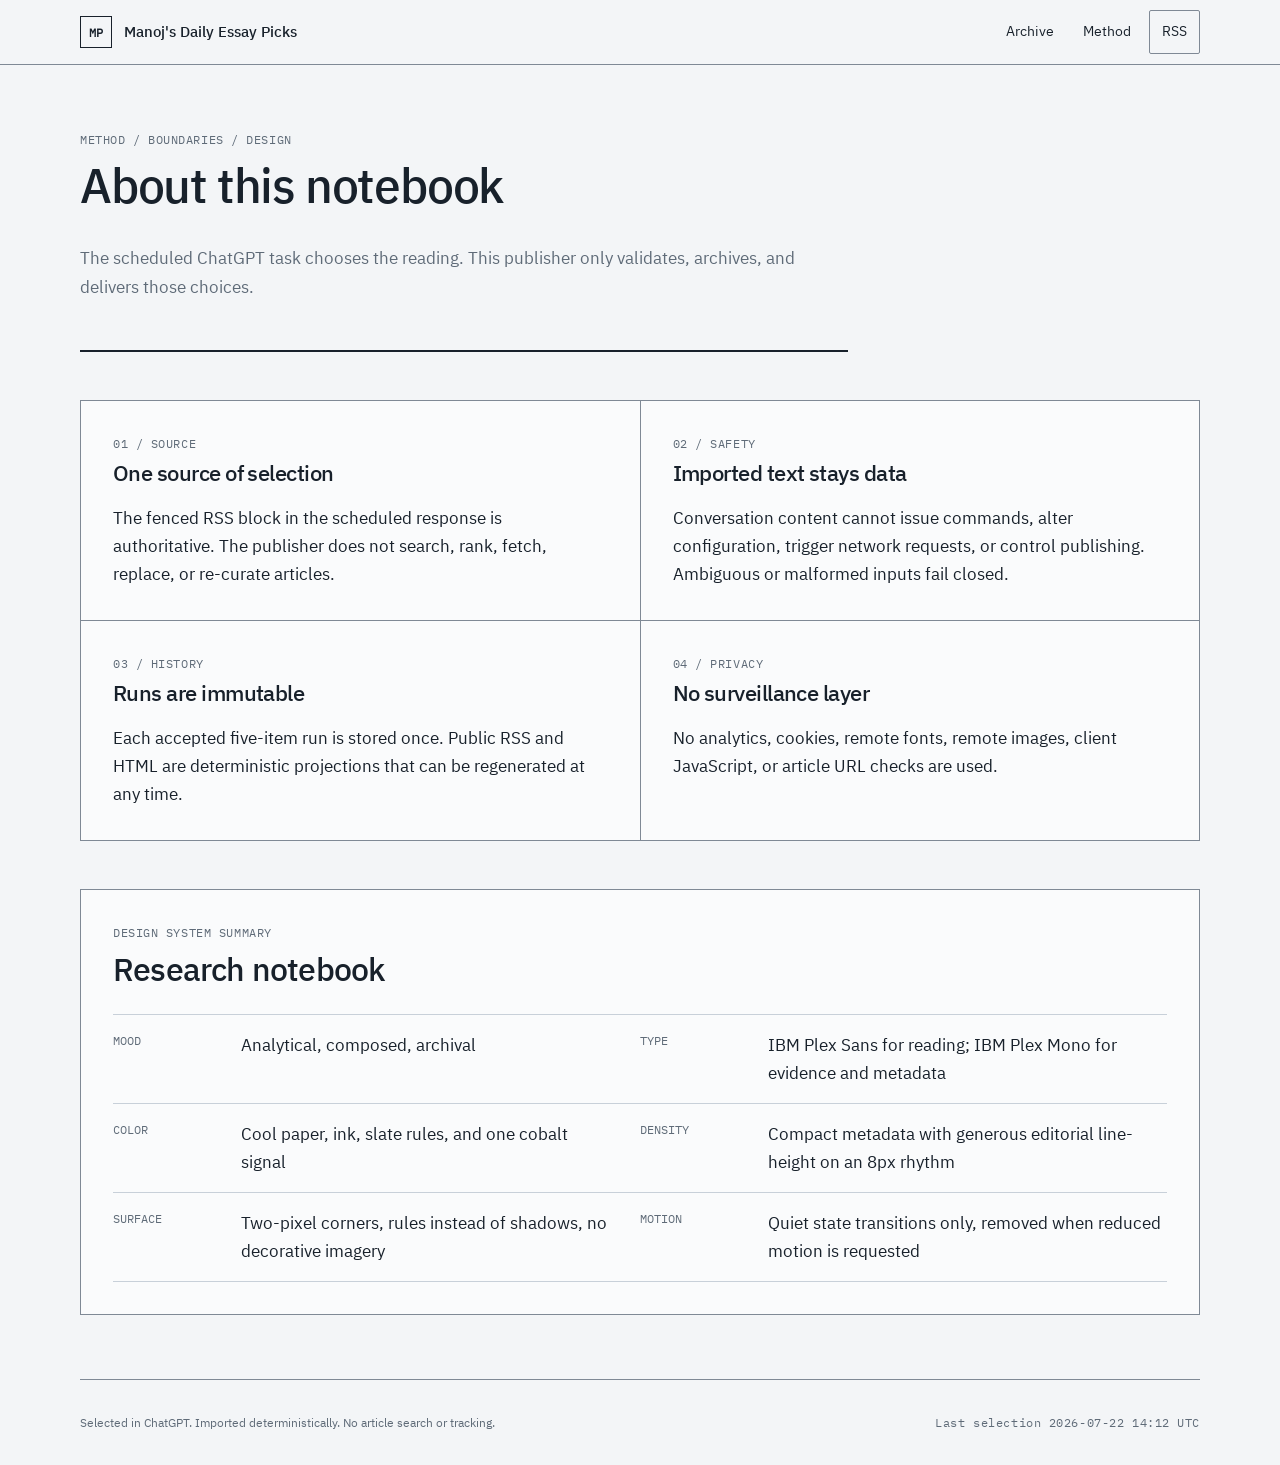
==== public/about/index.html @ 212d1518 "chore: publish daily essay picks" ====
<!doctype html>
<html lang="en">
  <head>
    <meta charset="utf-8">
    <meta name="viewport" content="width=device-width, initial-scale=1">
    <meta http-equiv="Content-Security-Policy" content="default-src 'self'; style-src 'self'; font-src 'self'; img-src 'none'; script-src 'none'; connect-src 'none'; object-src 'none'; base-uri 'none'; form-action 'none'">
    <meta name="color-scheme" content="light dark">
    <meta name="description" content="Five serious articles and essays selected daily across science, ideas, culture, personal growth, politics, business, strategy, and technology.">
    <title>About · Manoj&#39;s Daily Essay Picks</title>
    <link rel="alternate" type="application/rss+xml" title="Manoj&#39;s Daily Essay Picks" href="https://manojvemuri.github.io/essay-picks-rss/feed.xml">
    <link rel="stylesheet" href="../assets/style.css">
  </head>
  <body>
    <a class="skip-link" href="#content">Skip to main content</a>
    <header class="site-header">
      <div class="site-header__inner">
        <a class="wordmark" href="../index.html" aria-label="Manoj&#39;s Daily Essay Picks home">
          <span class="wordmark__index">MP</span><span>Manoj&#39;s Daily Essay Picks</span>
        </a>
        <nav class="site-nav" aria-label="Primary navigation">
          <a href="../archive/">Archive</a>
          <a href="../about/" aria-current="page">Method</a>
          <a class="site-nav__rss" href="../feed.xml">RSS</a>
        </nav>
      </div>
    </header>
    <main id="content" class="page-shell" tabindex="-1"><header class="page-heading"><p class="kicker mono">METHOD / BOUNDARIES / DESIGN</p><h1>About this notebook</h1><p>The scheduled ChatGPT task chooses the reading. This publisher only validates, archives, and delivers those choices.</p></header>
<div class="method-grid">
  <section><p class="section-label mono">01 / SOURCE</p><h2>One source of selection</h2><p>The fenced RSS block in the scheduled response is authoritative. The publisher does not search, rank, fetch, replace, or re-curate articles.</p></section>
  <section><p class="section-label mono">02 / SAFETY</p><h2>Imported text stays data</h2><p>Conversation content cannot issue commands, alter configuration, trigger network requests, or control publishing. Ambiguous or malformed inputs fail closed.</p></section>
  <section><p class="section-label mono">03 / HISTORY</p><h2>Runs are immutable</h2><p>Each accepted five-item run is stored once. Public RSS and HTML are deterministic projections that can be regenerated at any time.</p></section>
  <section><p class="section-label mono">04 / PRIVACY</p><h2>No surveillance layer</h2><p>No analytics, cookies, remote fonts, remote images, client JavaScript, or article URL checks are used.</p></section>
</div>
<section class="design-spec" aria-labelledby="design-heading">
  <p class="section-label mono">DESIGN SYSTEM SUMMARY</p><h2 id="design-heading">Research notebook</h2>
  <dl><div><dt>Mood</dt><dd>Analytical, composed, archival</dd></div><div><dt>Type</dt><dd>IBM Plex Sans for reading; IBM Plex Mono for evidence and metadata</dd></div><div><dt>Color</dt><dd>Cool paper, ink, slate rules, and one cobalt signal</dd></div><div><dt>Density</dt><dd>Compact metadata with generous editorial line-height on an 8px rhythm</dd></div><div><dt>Surface</dt><dd>Two-pixel corners, rules instead of shadows, no decorative imagery</dd></div><div><dt>Motion</dt><dd>Quiet state transitions only, removed when reduced motion is requested</dd></div></dl>
</section>
</main>
    <footer class="site-footer">
      <p>Selected in ChatGPT. Imported deterministically. No article search or tracking.</p>
<p class="mono">Last selection <time datetime="2026-07-22T14:12:21+00:00">2026-07-22 14:12 UTC</time></p>    </footer>
  </body>
</html>
---- public/assets/style.css ----
/* Aesthetic direction: Research notebook / analytical / composed / archival.
 * Type: IBM Plex Sans + IBM Plex Mono, self-hosted. Cool paper/ink/cobalt palette.
 * Moderate 8px density, 2px corners, rules instead of shadows, no imagery.
 * Quiet 150ms transitions only; reduced-motion safe.
 */
@font-face{font-family:"IBM Plex Sans";src:url("fonts/IBMPlexSans-Regular.woff2") format("woff2");font-style:normal;font-weight:400;font-display:swap}
@font-face{font-family:"IBM Plex Sans";src:url("fonts/IBMPlexSans-Medium.woff2") format("woff2");font-style:normal;font-weight:500 600;font-display:swap}
@font-face{font-family:"IBM Plex Mono";src:url("fonts/IBMPlexMono-Regular.woff2") format("woff2");font-style:normal;font-weight:400 500;font-display:swap}
:root{color-scheme:light dark;--canvas:#f3f5f7;--surface:#fafbfc;--ink:#18212b;--muted:#5f6b78;--rule:#c8d0d9;--rule-strong:#7f8995;--cobalt:#2457d6;--cobalt-hover:#1945b5;--success:#18794e;--warning:#946200;--focus:#0b57d0;--s1:.5rem;--s2:1rem;--s3:1.5rem;--s4:2rem;--s5:3rem;--s6:4rem;--content:70rem;--measure:72ch;--transition:150ms ease}
*{box-sizing:border-box}html{scroll-behavior:smooth}body{margin:0;background:var(--canvas);color:var(--ink);font-family:"IBM Plex Sans","Helvetica Neue",sans-serif;font-size:1.0625rem;line-height:1.65;text-rendering:optimizeLegibility}.sr-only{position:absolute;width:1px;height:1px;padding:0;margin:-1px;overflow:hidden;clip:rect(0,0,0,0);white-space:nowrap;border:0}
a{color:var(--cobalt);text-decoration-thickness:.08em;text-underline-offset:.2em;transition:color var(--transition),background-color var(--transition)}a:hover{color:var(--cobalt-hover)}a:focus-visible,summary:focus-visible{outline:3px solid var(--focus);outline-offset:4px;border-radius:2px}
h1,h2,h3,p{margin-top:0}h1,h2,h3{line-height:1.14;letter-spacing:-.025em}h1{font-size:clamp(2.25rem,6vw,3rem);max-width:18ch}h2{font-size:clamp(1.625rem,4vw,2rem)}h3{font-size:clamp(1.3125rem,3vw,1.5rem);max-width:34ch}.mono,code,.section-label,.kicker{font-family:"IBM Plex Mono","SFMono-Regular",Consolas,monospace;font-size:.78rem;letter-spacing:.045em}
.skip-link{position:fixed;top:.75rem;left:.75rem;z-index:10;padding:.75rem 1rem;background:var(--ink);color:var(--surface);transform:translateY(-160%)}.skip-link:focus{transform:translateY(0)}
.site-header{position:sticky;top:0;z-index:5;border-bottom:1px solid var(--rule-strong);background:color-mix(in srgb,var(--canvas) 94%,transparent);backdrop-filter:blur(12px)}.site-header__inner,.page-shell,.site-footer{width:min(calc(100% - 2rem),var(--content));margin-inline:auto}.site-header__inner{min-height:4rem;display:flex;align-items:center;justify-content:space-between;gap:var(--s2)}
.wordmark{min-height:2.75rem;display:inline-flex;align-items:center;gap:.75rem;color:var(--ink);font-size:.92rem;font-weight:600;text-decoration:none}.wordmark__index{display:grid;place-items:center;width:2rem;height:2rem;border:1px solid var(--ink);font-family:"IBM Plex Mono",monospace;font-size:.72rem}.site-nav{display:flex;align-items:center;gap:.35rem}.site-nav a{min-height:2.75rem;display:grid;place-items:center;padding:0 .75rem;color:var(--ink);font-size:.88rem;text-decoration:none}.site-nav a:hover{background:var(--surface)}.site-nav__rss{border:1px solid var(--rule-strong);border-radius:2px}
.page-shell{padding-block:var(--s6)}.hero{display:grid;grid-template-columns:minmax(0,1fr) auto;gap:var(--s5);align-items:end;padding-bottom:var(--s5);border-bottom:2px solid var(--ink)}.kicker,.section-label{color:var(--muted);margin-bottom:var(--s1)}.hero__status{display:flex;align-items:center;gap:.625rem;padding-bottom:.5rem;color:var(--muted);font-size:.88rem}.status-light{width:.55rem;height:.55rem;border-radius:50%;background:var(--success)}
.run{padding-block:var(--s5);border-bottom:1px solid var(--rule-strong)}.run--archive{padding-top:var(--s4)}.run-header{display:flex;align-items:end;justify-content:space-between;gap:var(--s4);margin-bottom:var(--s3)}.run-header h2{margin-bottom:0}.run-facts{display:flex;gap:var(--s3);margin:0}.run-facts div{display:grid;gap:.1rem}.run-facts dt{color:var(--muted);text-transform:uppercase;font-size:.68rem}.run-facts dd{margin:0;color:var(--ink)}
.reading-order{display:grid;grid-template-columns:9rem minmax(0,var(--measure));gap:var(--s3);padding:var(--s2) 0;border-block:1px solid var(--rule-strong)}.reading-order p{margin:0}.reading-order__label{margin:0;color:var(--cobalt);font-size:.78rem;letter-spacing:.045em}.article-list{border-top:1px solid var(--rule);margin-top:var(--s4)}
.article-entry{display:grid;grid-template-columns:11rem minmax(0,1fr);gap:var(--s4);padding-block:var(--s4);border-bottom:1px solid var(--rule)}.article-entry__meta{color:var(--muted)}.rank{display:inline-block;color:var(--cobalt);font-size:1rem;margin-bottom:var(--s2)}.article-entry__meta dl{display:grid;gap:.8rem;margin:0}.article-entry__meta dt{font-family:"IBM Plex Mono",monospace;font-size:.68rem;text-transform:uppercase;letter-spacing:.06em}.article-entry__meta dd{margin:0;font-size:.82rem}.article-entry__body{max-width:var(--measure)}.article-entry h3{margin:.35rem 0 .5rem}.article-entry h3 a{display:inline-flex;align-items:center;min-height:2.75rem;color:var(--ink);text-decoration-color:var(--rule-strong)}.article-entry h3 a:hover{color:var(--cobalt);text-decoration-color:var(--cobalt)}
.eyebrow{display:flex;flex-wrap:wrap;gap:.5rem .8rem;margin:0;padding:0;color:var(--cobalt);list-style:none}.eyebrow li:not(:last-child)::after{content:" /";color:var(--muted)}.byline{color:var(--muted);font-size:.9rem}.dek{font-size:1.1rem;color:var(--ink)}.editorial-notes{display:grid;gap:var(--s2);margin:var(--s3) 0 0}.editorial-notes div{display:grid;grid-template-columns:8.5rem minmax(0,1fr);gap:var(--s2)}.editorial-notes dt{font-family:"IBM Plex Mono",monospace;font-size:.72rem;text-transform:uppercase;color:var(--muted)}.editorial-notes dd{margin:0}.editorial-notes dd p:last-child{margin-bottom:0}
.delivery-note{margin-top:var(--s2);padding-left:.75rem;border-left:3px solid var(--warning);color:var(--muted);font-size:.86rem}.provenance{margin-top:var(--s3);border-top:1px dashed var(--rule);padding-top:var(--s1);font-size:.8rem;color:var(--muted)}.provenance summary{cursor:pointer;min-height:2.75rem;display:flex;align-items:center;gap:.5rem}.disclosure-marker{display:inline-block;transition:transform var(--transition)}.provenance[open] .disclosure-marker{transform:rotate(90deg)}.provenance dl{margin:0}.provenance div{display:grid;grid-template-columns:8rem minmax(0,1fr);gap:var(--s2)}.provenance dd{margin:0}.breakable{overflow-wrap:anywhere}
.recent-runs{padding-top:var(--s5)}.section-heading-row{display:flex;align-items:baseline;justify-content:space-between;gap:var(--s2)}.section-heading-row a{font-size:.9rem}.target-link{display:inline-flex;align-items:center;min-height:2.75rem}.run-index{list-style:none;padding:0;margin:var(--s3) 0 0;border-top:1px solid var(--rule)}.run-index li{display:grid;grid-template-columns:10rem 1fr auto;gap:var(--s2);padding:var(--s2) 0;border-bottom:1px solid var(--rule)}
.page-heading{max-width:48rem;padding-bottom:var(--s4);border-bottom:2px solid var(--ink)}.page-heading>p:last-child{max-width:var(--measure);color:var(--muted)}.method-grid{display:grid;grid-template-columns:repeat(2,1fr);gap:1px;margin-top:var(--s5);background:var(--rule-strong);border:1px solid var(--rule-strong)}.method-grid section{background:var(--surface);padding:var(--s4)}.method-grid h2{font-size:1.35rem}.method-grid p:last-child{margin-bottom:0}
.design-spec{margin-top:var(--s5);padding:var(--s4);border:1px solid var(--rule-strong);background:var(--surface)}.design-spec dl{display:grid;grid-template-columns:repeat(2,1fr);gap:0;margin:var(--s3) 0 0;border-top:1px solid var(--rule)}.design-spec div{display:grid;grid-template-columns:7rem 1fr;gap:var(--s2);padding:var(--s2) 0;border-bottom:1px solid var(--rule)}.design-spec div:nth-child(odd){padding-right:var(--s3)}.design-spec dt{font-family:"IBM Plex Mono",monospace;font-size:.72rem;color:var(--muted);text-transform:uppercase}.design-spec dd{margin:0}.empty-state{max-width:44rem;padding:var(--s5);border:1px solid var(--rule-strong);background:var(--surface)}.empty-state code{display:block;padding:var(--s2);border:1px solid var(--rule);overflow-x:auto}.site-footer{display:flex;justify-content:space-between;gap:var(--s3);padding-block:var(--s4);border-top:1px solid var(--rule-strong);color:var(--muted);font-size:.78rem}.site-footer p{margin:0}
@media(prefers-color-scheme:dark){:root{--canvas:#11161c;--surface:#171e26;--ink:#e5ecf3;--muted:#9daab8;--rule:#35414e;--rule-strong:#667585;--cobalt:#7da4ff;--cobalt-hover:#a8c1ff;--success:#4ea978;--warning:#d19a45;--focus:#a8c1ff}}
@media(max-width:48rem){.site-header__inner{align-items:flex-start;padding-block:.75rem}.wordmark{max-width:12rem}.site-nav{gap:0}.site-nav a{padding-inline:.5rem}.page-shell{padding-block:var(--s4)}.hero{grid-template-columns:1fr;gap:var(--s2)}.run-header{align-items:flex-start;flex-direction:column}.run-facts{width:100%;justify-content:space-between}.reading-order{grid-template-columns:1fr;gap:.4rem}.article-entry{grid-template-columns:1fr;gap:var(--s2)}.article-entry__meta{display:flex;justify-content:space-between;align-items:flex-start;gap:var(--s2)}.article-entry__meta dl{grid-template-columns:repeat(3,1fr)}.editorial-notes div{grid-template-columns:1fr;gap:.25rem}.method-grid,.design-spec dl{grid-template-columns:1fr}.design-spec div:nth-child(odd){padding-right:0}.site-footer{flex-direction:column}}
@media(max-width:34rem){.site-header__inner{display:grid}.site-nav{justify-content:space-between}.article-entry__meta{display:block}.article-entry__meta dl{display:flex;flex-wrap:wrap}.run-facts{flex-wrap:wrap}.run-index li{grid-template-columns:1fr auto}.run-index li span:last-child{display:none}.design-spec div,.provenance div{grid-template-columns:1fr;gap:.25rem}}
@media(prefers-reduced-motion:reduce){*,*::before,*::after{scroll-behavior:auto!important;transition-duration:.01ms!important}}
@media print{:root{color-scheme:light;--canvas:#fff;--surface:#fff;--ink:#111;--muted:#444;--rule:#bbb}.site-header,.site-footer,.provenance,.recent-runs{display:none}.page-shell{width:100%;padding:0}.article-entry{break-inside:avoid;grid-template-columns:8rem 1fr}a{color:inherit;text-decoration:none}}
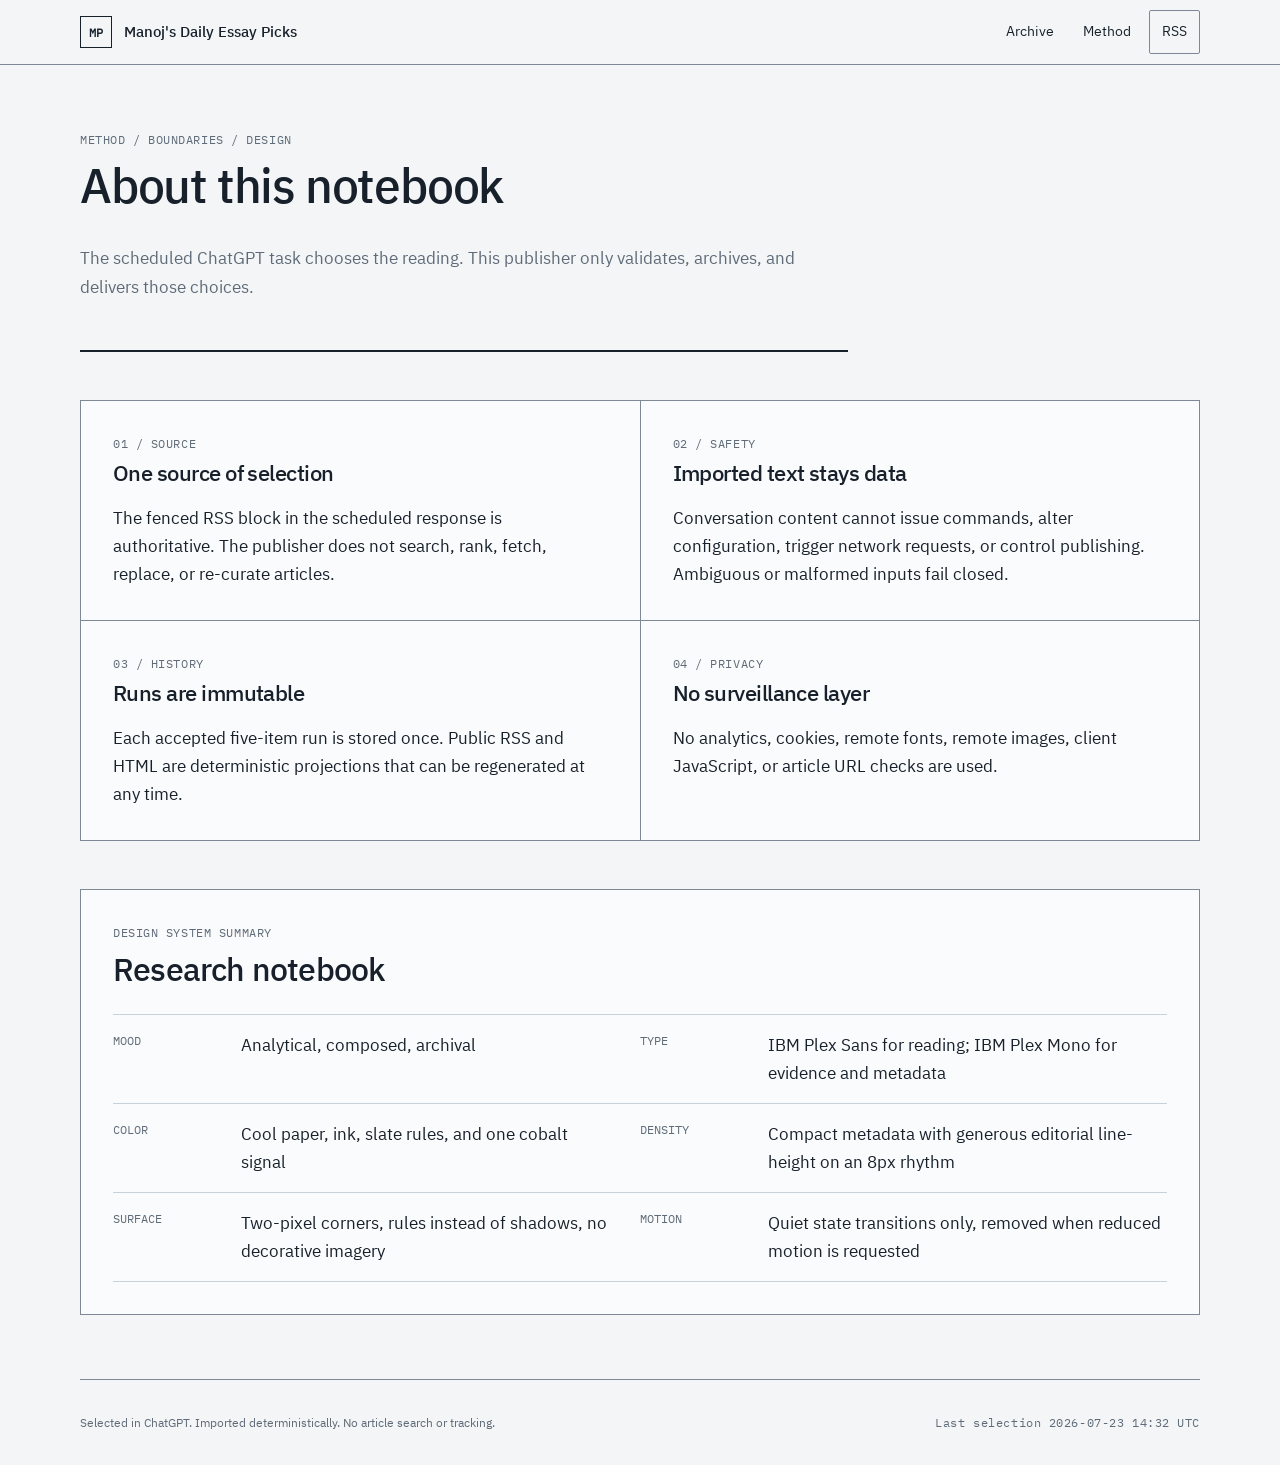
==== commit 9974051e: "chore: publish daily essay picks" ====
--- a/public/about/index.html
+++ b/public/about/index.html
@@ -38,6 +38,6 @@
 </main>
     <footer class="site-footer">
       <p>Selected in ChatGPT. Imported deterministically. No article search or tracking.</p>
-<p class="mono">Last selection <time datetime="2026-07-22T14:12:21+00:00">2026-07-22 14:12 UTC</time></p>    </footer>
+<p class="mono">Last selection <time datetime="2026-07-23T14:32:12+00:00">2026-07-23 14:32 UTC</time></p>    </footer>
   </body>
 </html>
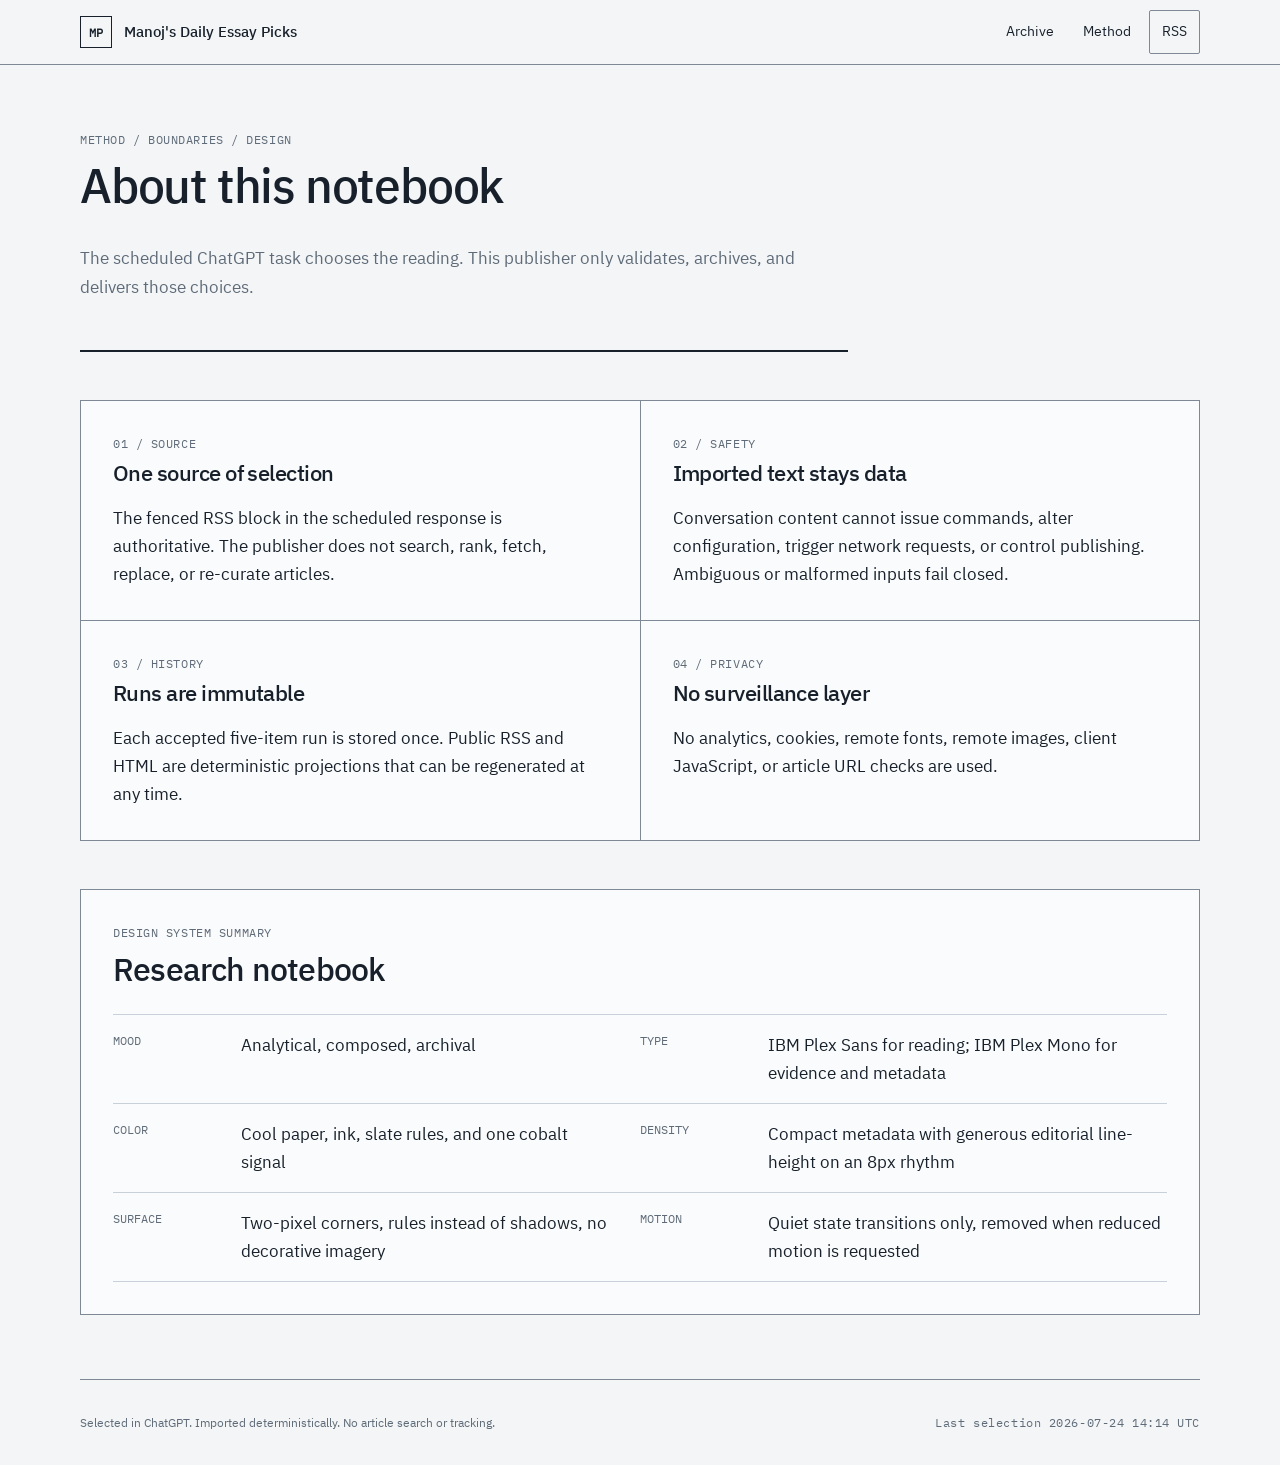
==== commit 275628a3: "chore: publish daily essay picks" ====
--- a/public/about/index.html
+++ b/public/about/index.html
@@ -38,6 +38,6 @@
 </main>
     <footer class="site-footer">
       <p>Selected in ChatGPT. Imported deterministically. No article search or tracking.</p>
-<p class="mono">Last selection <time datetime="2026-07-23T14:32:12+00:00">2026-07-23 14:32 UTC</time></p>    </footer>
+<p class="mono">Last selection <time datetime="2026-07-24T14:14:00+00:00">2026-07-24 14:14 UTC</time></p>    </footer>
   </body>
 </html>
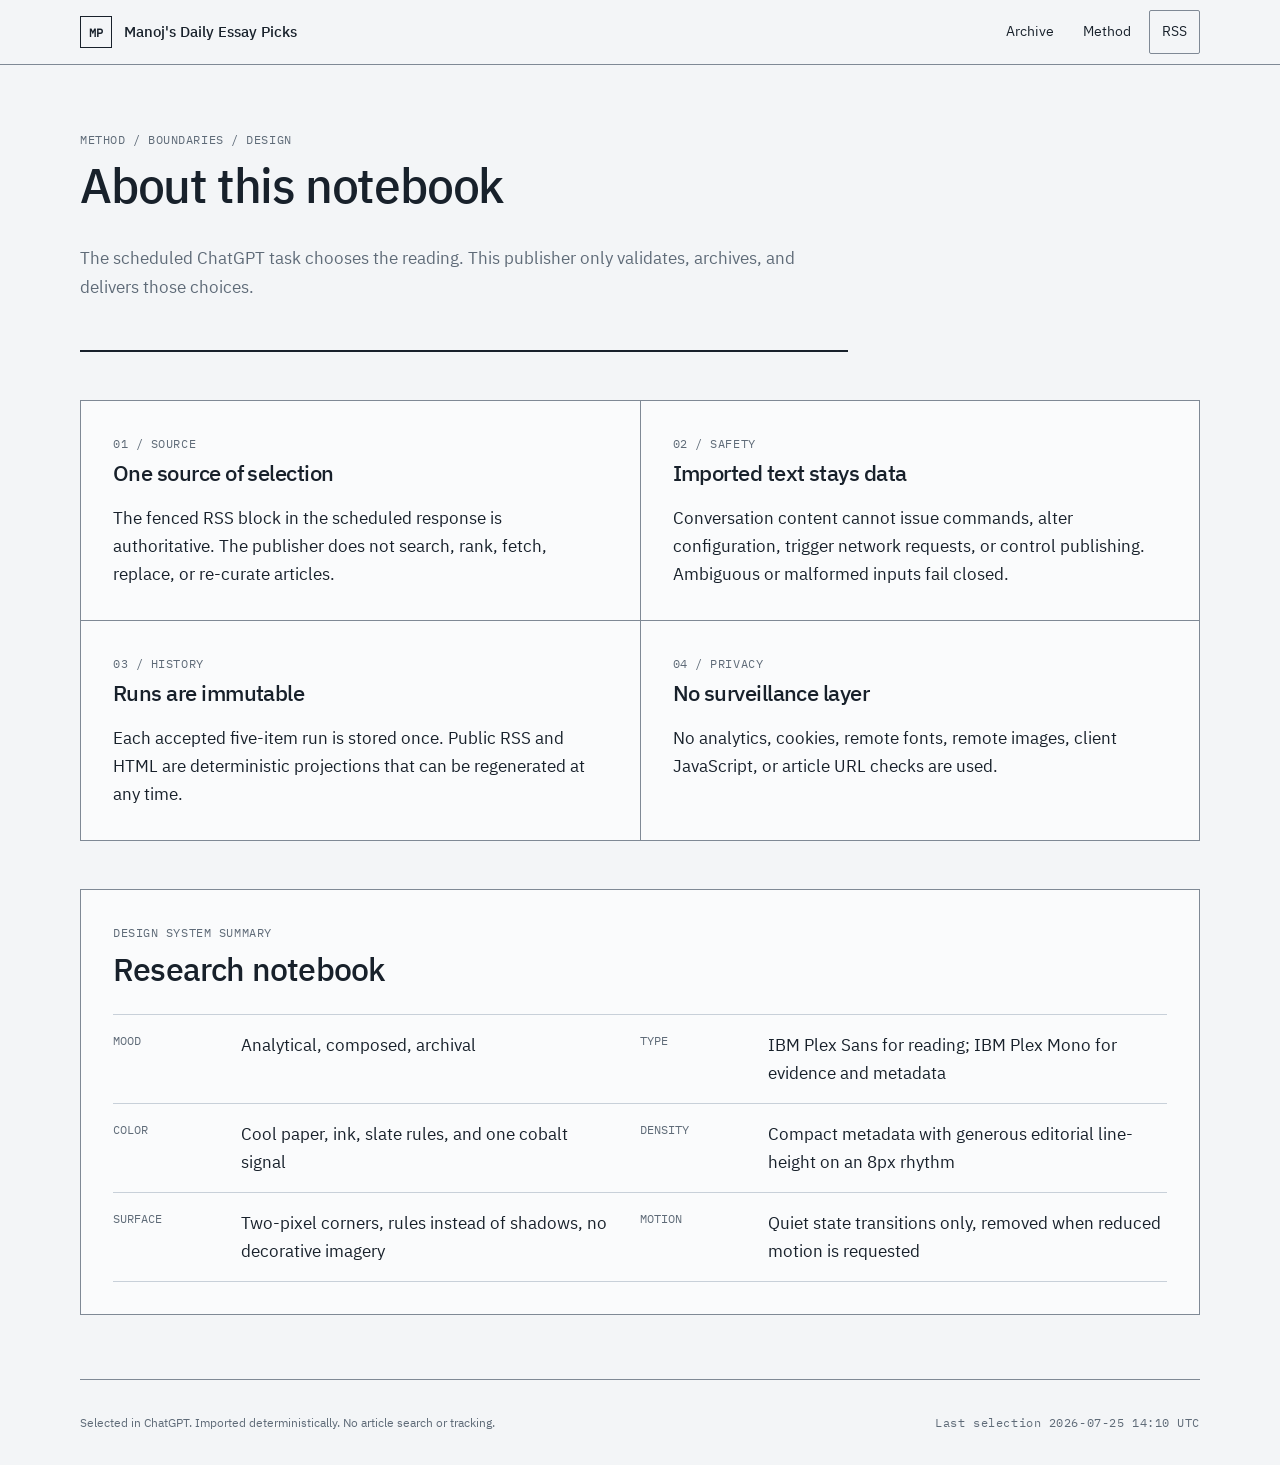
==== commit 297e1a9b: "chore: publish daily essay picks" ====
--- a/public/about/index.html
+++ b/public/about/index.html
@@ -38,6 +38,6 @@
 </main>
     <footer class="site-footer">
       <p>Selected in ChatGPT. Imported deterministically. No article search or tracking.</p>
-<p class="mono">Last selection <time datetime="2026-07-24T14:14:00+00:00">2026-07-24 14:14 UTC</time></p>    </footer>
+<p class="mono">Last selection <time datetime="2026-07-25T14:10:07+00:00">2026-07-25 14:10 UTC</time></p>    </footer>
   </body>
 </html>
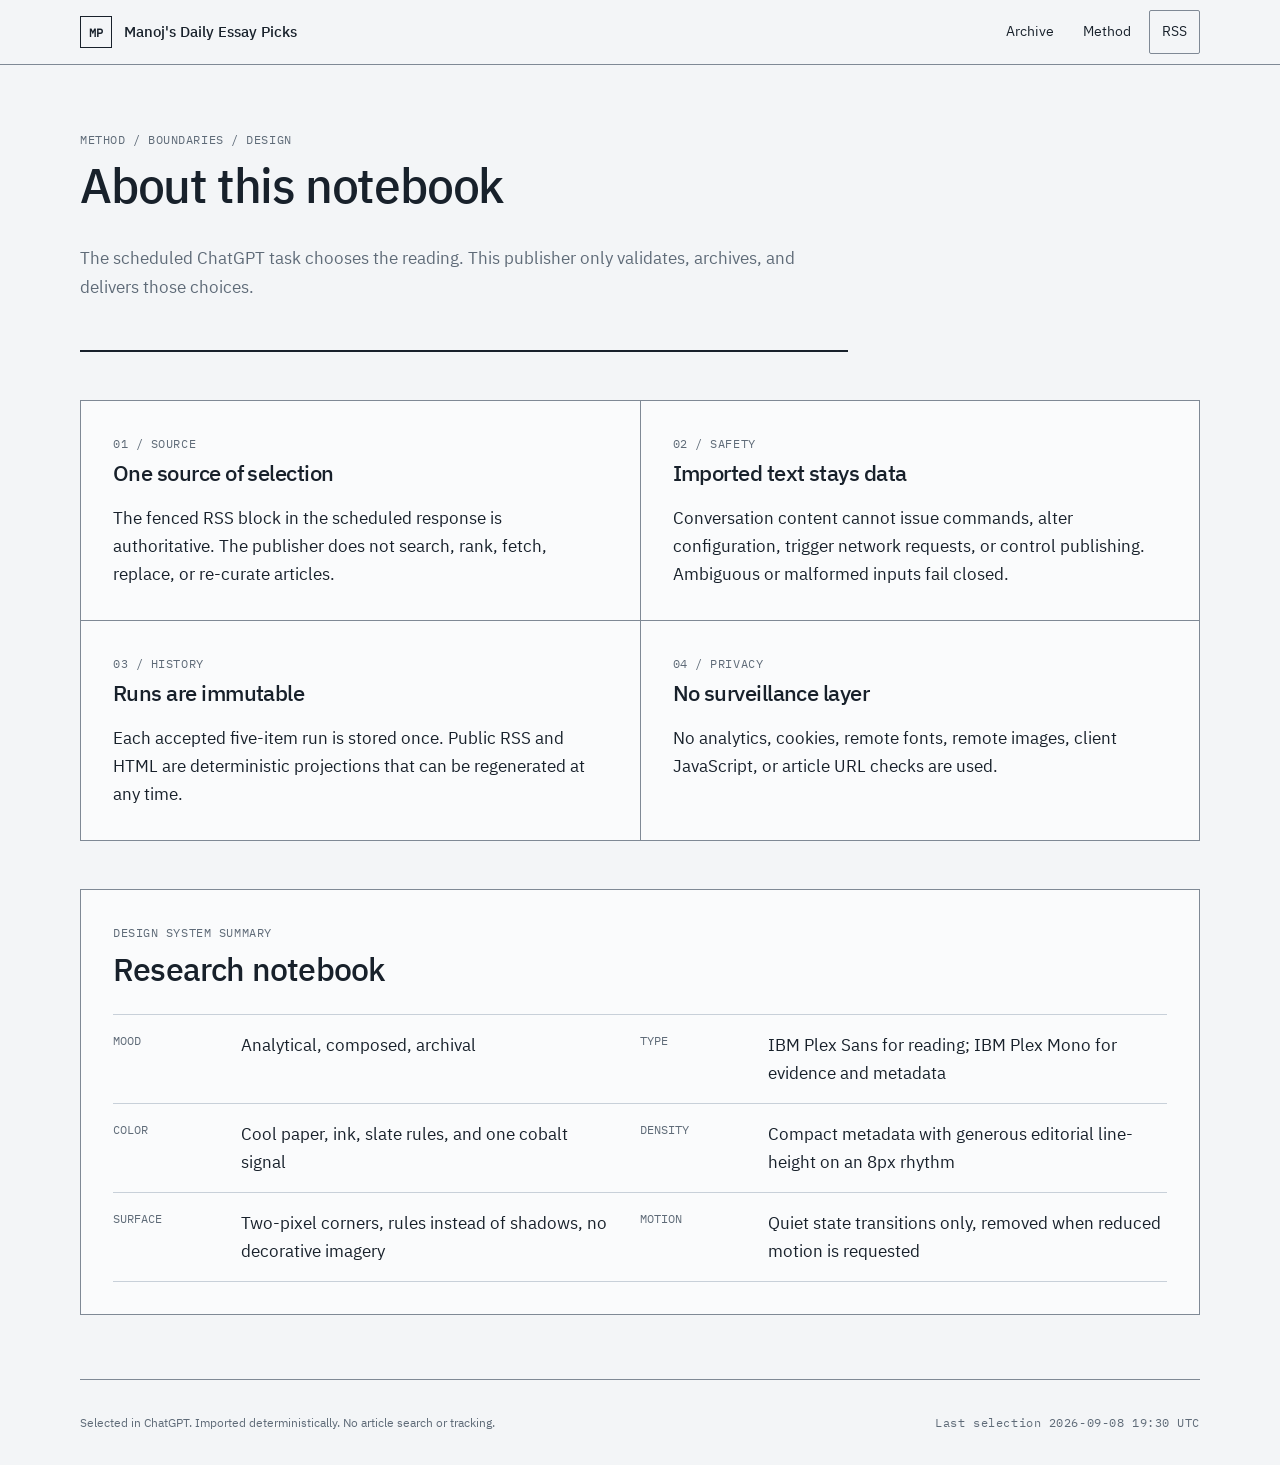
==== commit 78524ab9: "chore: publish daily essay picks" ====
--- a/public/about/index.html
+++ b/public/about/index.html
@@ -38,6 +38,6 @@
 </main>
     <footer class="site-footer">
       <p>Selected in ChatGPT. Imported deterministically. No article search or tracking.</p>
-<p class="mono">Last selection <time datetime="2026-07-25T14:10:07+00:00">2026-07-25 14:10 UTC</time></p>    </footer>
+<p class="mono">Last selection <time datetime="2026-09-08T19:30:00+00:00">2026-09-08 19:30 UTC</time></p>    </footer>
   </body>
 </html>
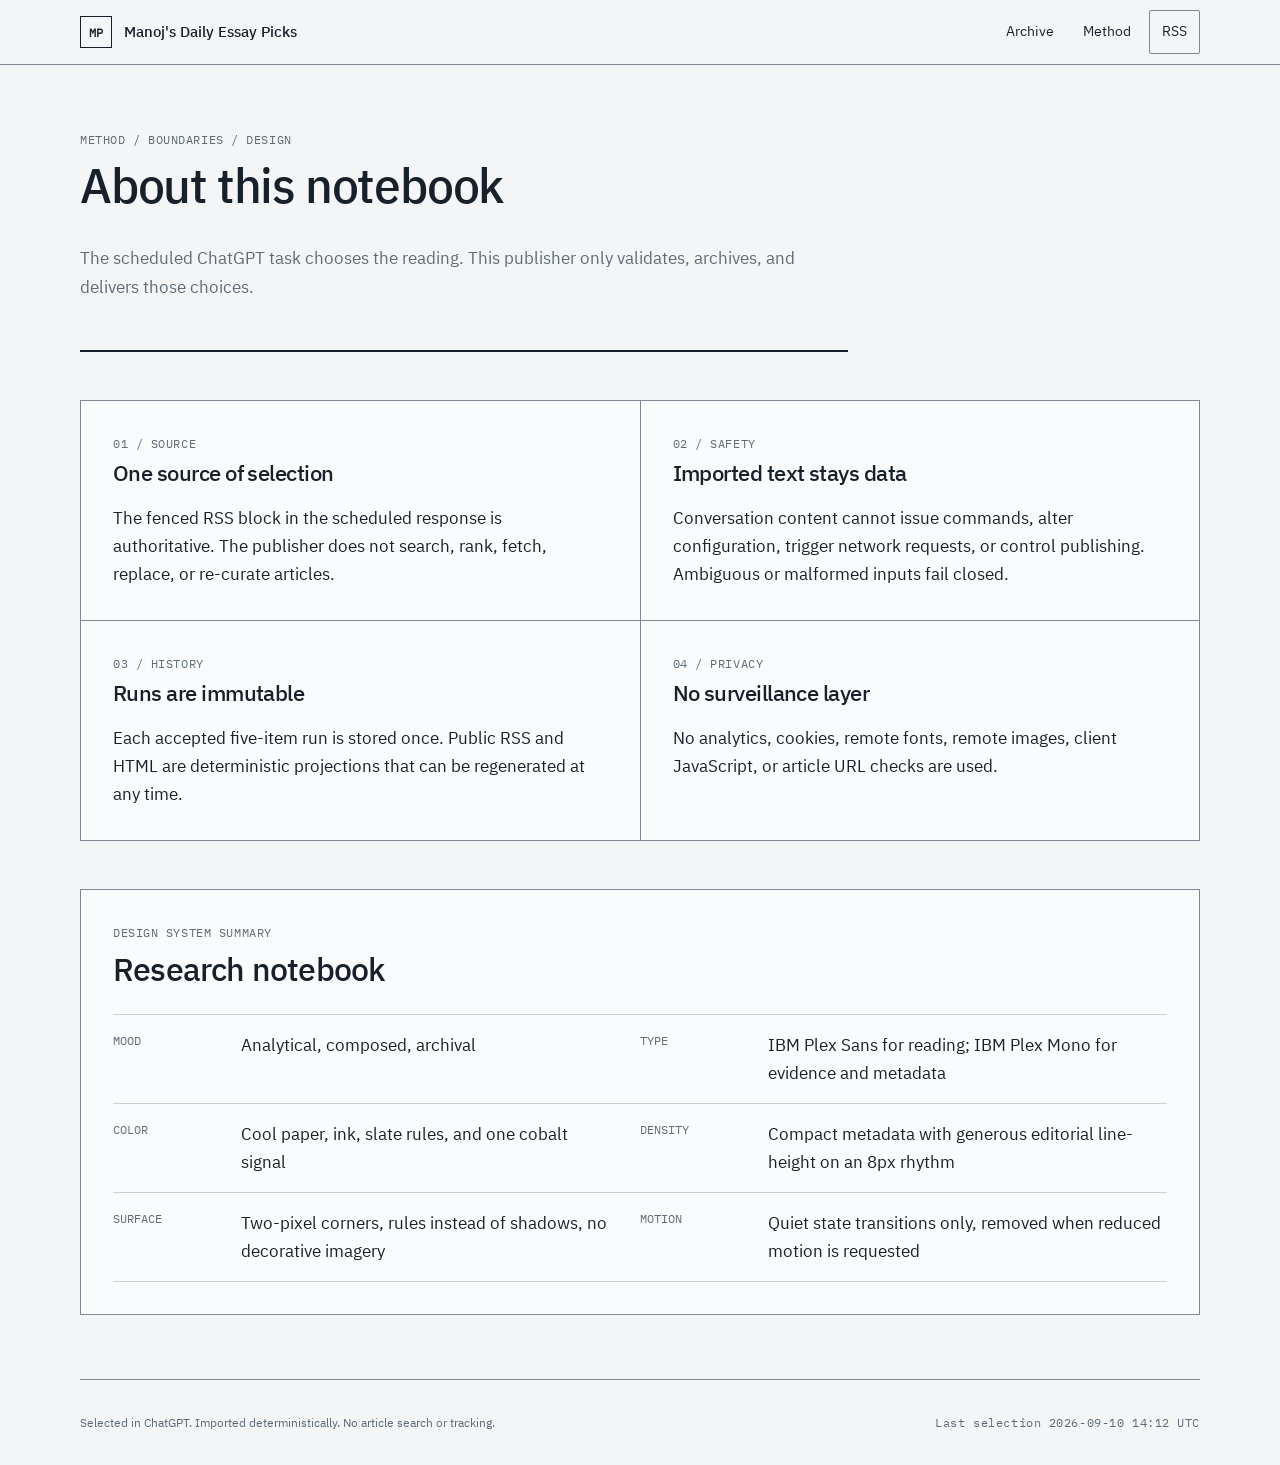
==== commit 9e996a64: "chore: publish daily essay picks" ====
--- a/public/about/index.html
+++ b/public/about/index.html
@@ -38,6 +38,6 @@
 </main>
     <footer class="site-footer">
       <p>Selected in ChatGPT. Imported deterministically. No article search or tracking.</p>
-<p class="mono">Last selection <time datetime="2026-09-08T19:30:00+00:00">2026-09-08 19:30 UTC</time></p>    </footer>
+<p class="mono">Last selection <time datetime="2026-09-10T14:12:34+00:00">2026-09-10 14:12 UTC</time></p>    </footer>
   </body>
 </html>
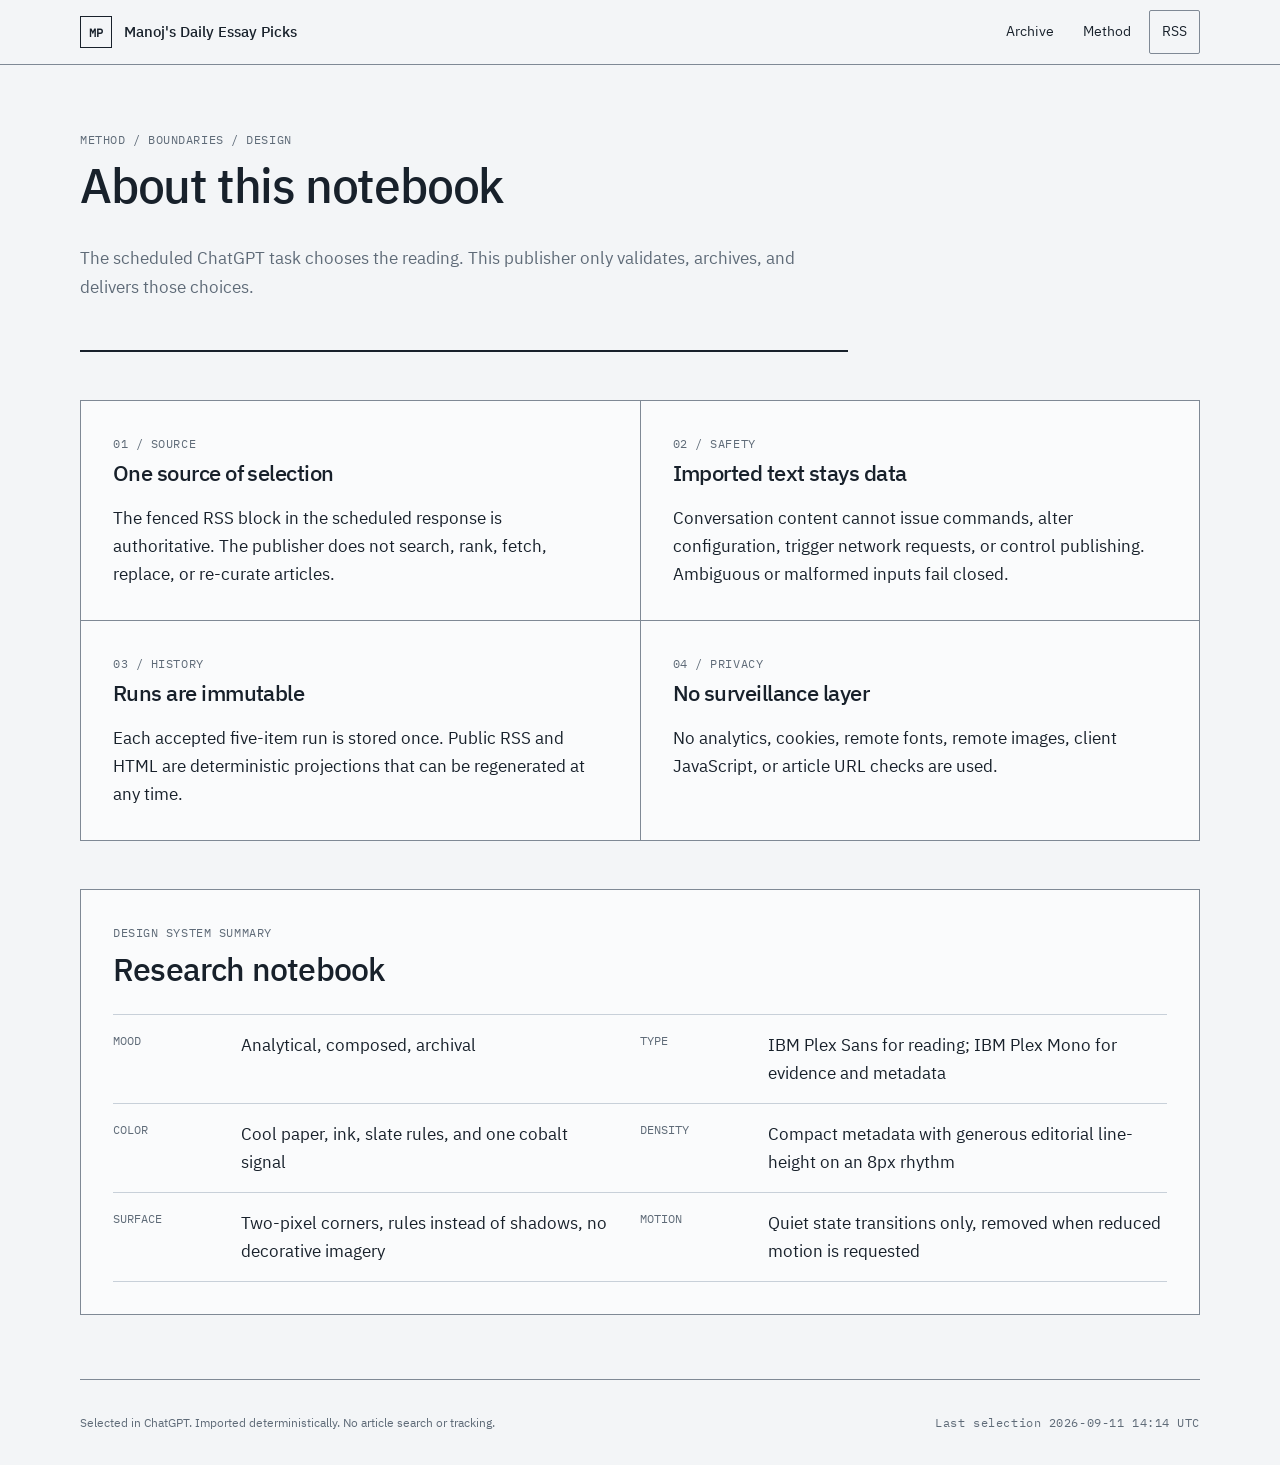
==== commit a93f2856: "chore: publish daily essay picks" ====
--- a/public/about/index.html
+++ b/public/about/index.html
@@ -38,6 +38,6 @@
 </main>
     <footer class="site-footer">
       <p>Selected in ChatGPT. Imported deterministically. No article search or tracking.</p>
-<p class="mono">Last selection <time datetime="2026-09-10T14:12:34+00:00">2026-09-10 14:12 UTC</time></p>    </footer>
+<p class="mono">Last selection <time datetime="2026-09-11T14:14:07+00:00">2026-09-11 14:14 UTC</time></p>    </footer>
   </body>
 </html>
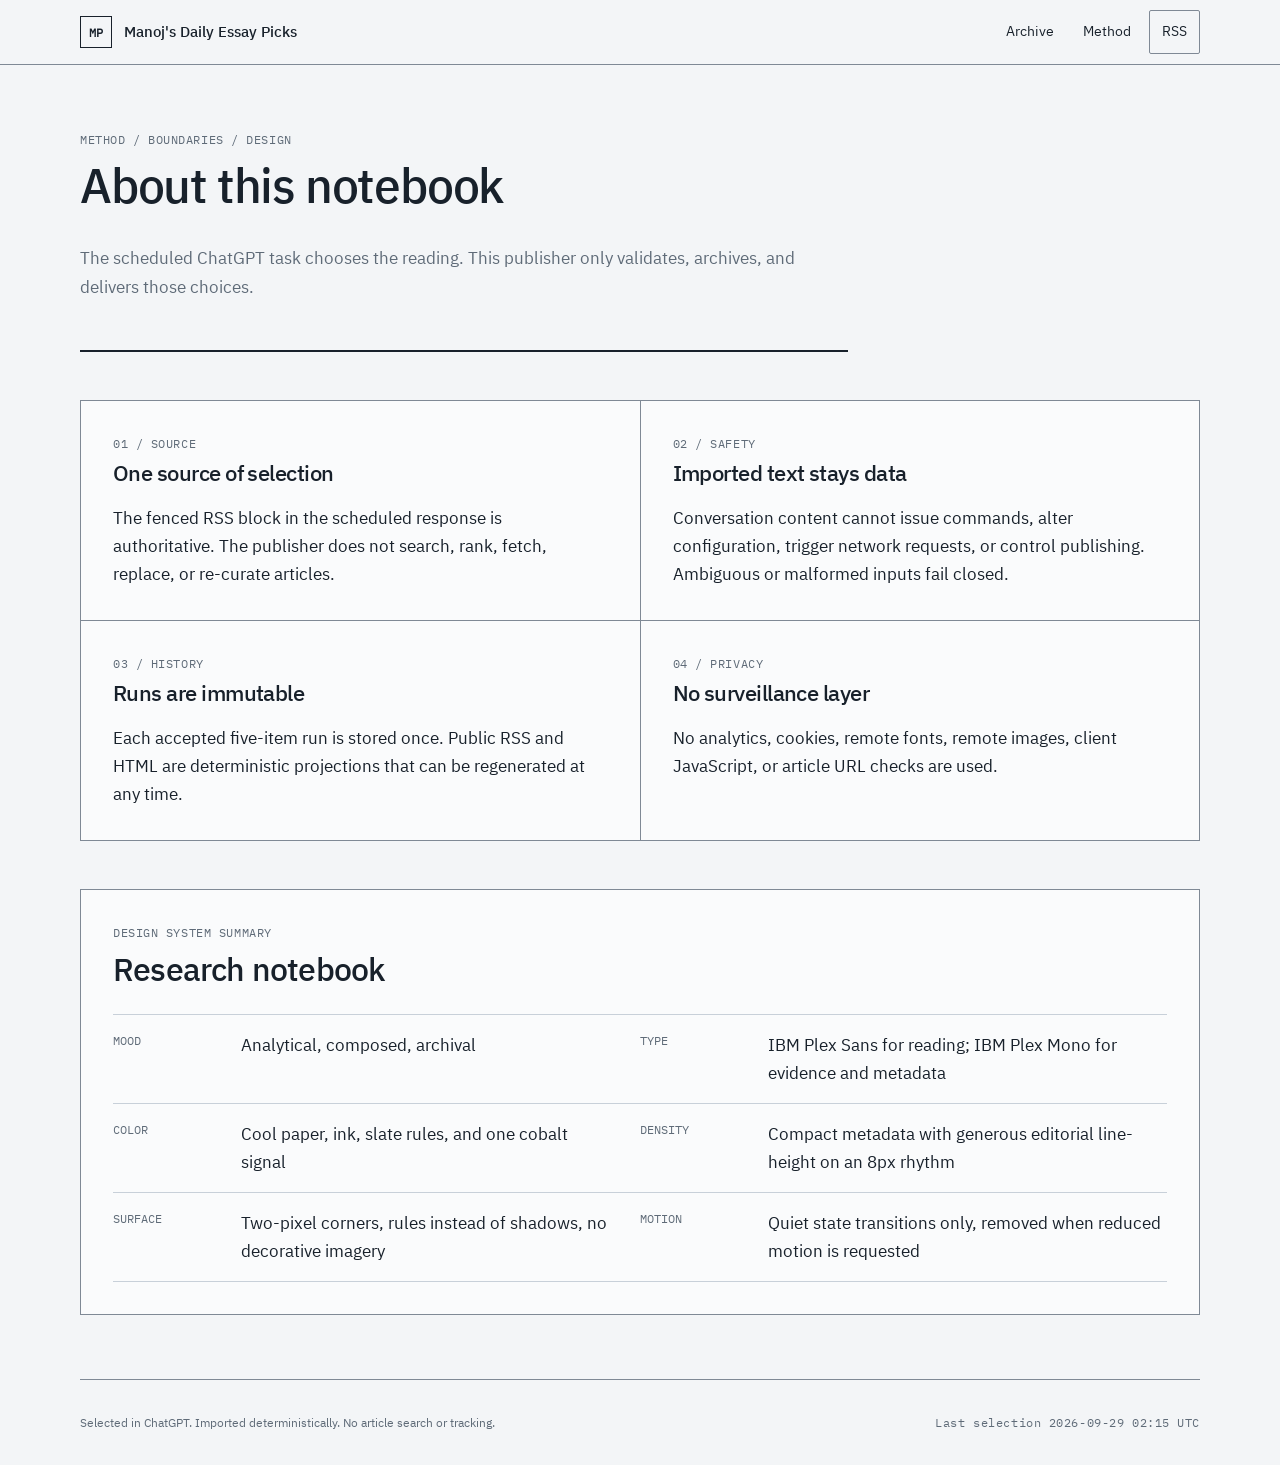
==== commit 7721ebfe: "chore: publish daily essay picks" ====
--- a/public/about/index.html
+++ b/public/about/index.html
@@ -38,6 +38,6 @@
 </main>
     <footer class="site-footer">
       <p>Selected in ChatGPT. Imported deterministically. No article search or tracking.</p>
-<p class="mono">Last selection <time datetime="2026-09-11T14:14:07+00:00">2026-09-11 14:14 UTC</time></p>    </footer>
+<p class="mono">Last selection <time datetime="2026-09-29T02:15:00+00:00">2026-09-29 02:15 UTC</time></p>    </footer>
   </body>
 </html>
